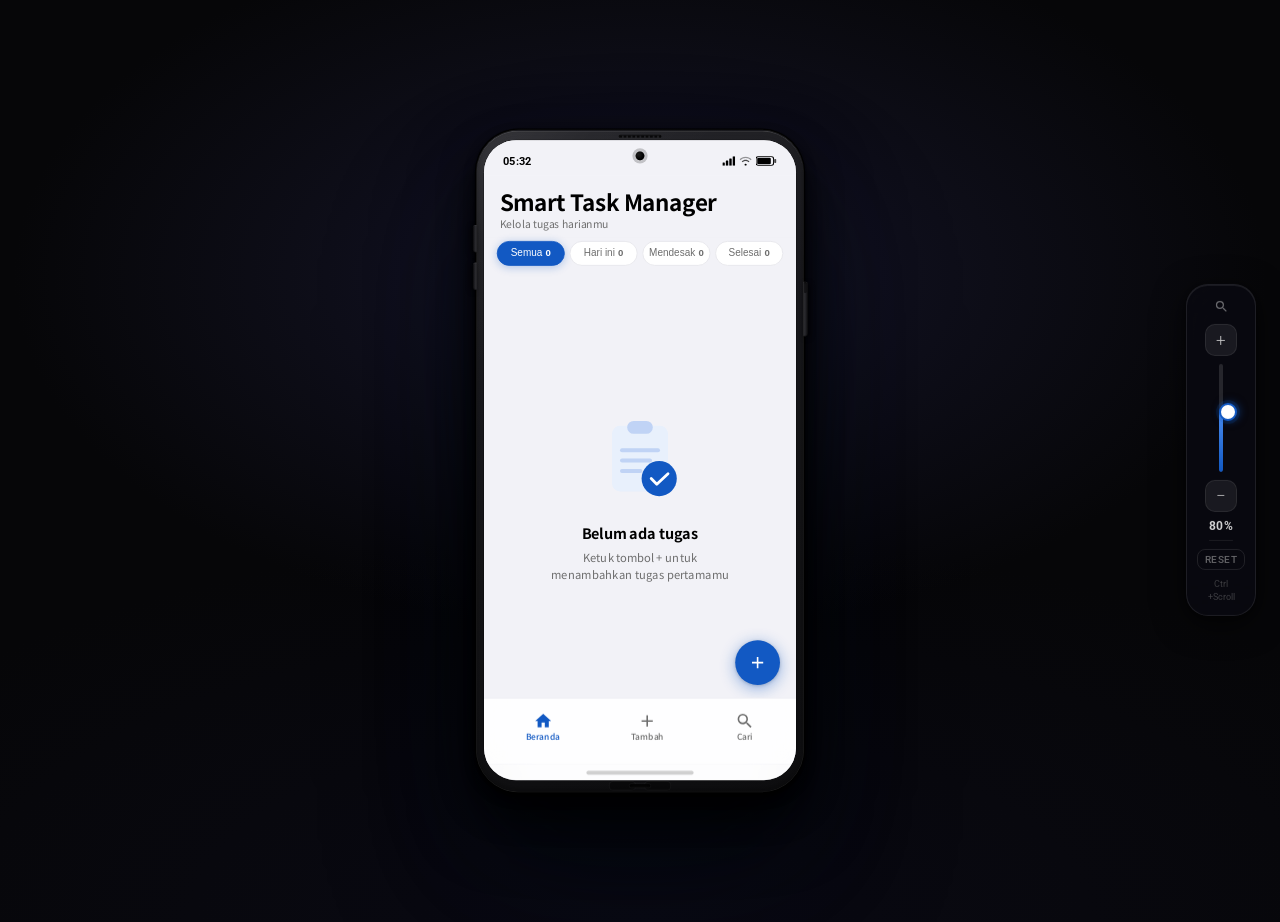
==== index.html @ c78fb7c1 "feat: Smart Task Manager — Samsung One UI static web app - Mobile phone frame (20:9, 390×867px) deng" ====
<!DOCTYPE html>
<html lang="id">
<head>
  <meta charset="UTF-8">
  <meta name="viewport" content="width=device-width, initial-scale=1.0, maximum-scale=1.0">
  <title>Smart Task Manager</title>
  <link rel="preconnect" href="https://fonts.googleapis.com">
  <link rel="preconnect" href="https://fonts.gstatic.com" crossorigin>
  <link href="https://fonts.googleapis.com/css2?family=Noto+Sans+KR:wght@300;400;500;700&family=Roboto:wght@300;400;500;700&display=swap" rel="stylesheet">
  <link rel="stylesheet" href="css/style.css">
</head>
<body>

<div class="phone-wrapper">
  <div class="phone-device">

    <!-- Tombol volume kiri -->
    <div class="phone-side-left" aria-hidden="true">
      <div class="side-btn" title="Volume Up"></div>
      <div class="side-btn" title="Volume Down"></div>
    </div>
    <!-- Tombol power kanan -->
    <div class="phone-side-right" aria-hidden="true">
      <div class="side-btn" title="Power"></div>
    </div>

  <div class="phone-frame">

    <!-- Status bar simulasi -->
    <div class="status-bar">
      <span class="status-time" id="statusTime">9:41</span>
      <div class="status-icons">
        <!-- Sinyal -->
        <svg width="16" height="12" viewBox="0 0 16 12">
          <rect x="0"    y="8"  width="3" height="4" rx="0.5"/>
          <rect x="4.3"  y="5.5" width="3" height="6.5" rx="0.5"/>
          <rect x="8.6"  y="3"  width="3" height="9" rx="0.5"/>
          <rect x="12.9" y="0"  width="3" height="12" rx="0.5"/>
        </svg>
        <!-- WiFi -->
        <svg width="16" height="12" viewBox="0 0 24 18">
          <circle cx="12" cy="16" r="2"/>
          <path d="M6.5 11.5C8 9.9 9.9 9 12 9s3.9.9 5.5 2.5l1.8-1.8C17.1 7.5 14.7 6.5 12 6.5s-5.1 1-7.3 3.2z" opacity=".7"/>
          <path d="M2.5 7.5C5.1 4.8 8.4 3.2 12 3.2s6.9 1.6 9.5 4.3l1.8-1.8C20.5 2.9 16.5 1 12 1S3.5 2.9.7 5.7z" opacity=".4"/>
        </svg>
        <!-- Baterai -->
        <svg width="26" height="12" viewBox="0 0 26 12">
          <rect x="0" y="0.5" width="22" height="11" rx="3" fill="none" stroke="currentColor" stroke-width="1.3"/>
          <rect x="22.8" y="3.5" width="2.5" height="5" rx="1" opacity=".7"/>
          <rect x="1.5" y="2" width="17" height="8" rx="1.5"/>
        </svg>
      </div>
    </div>

    <!-- Konten halaman (scrollable) -->
    <div class="phone-screen" id="phoneScreen">

      <!-- Header One UI — judul besar -->
      <div class="page-header">
        <h1 class="page-title">Smart Task Manager</h1>
        <p class="page-subtitle">Kelola tugas harianmu</p>
      </div>

      <!-- Summary chips filter -->
      <div class="summary-chips" id="summaryChips" role="tablist">
        <button class="chip active" data-filter="all" role="tab" aria-selected="true">
          Semua <span class="chip-count" id="countAll">0</span>
        </button>
        <button class="chip" data-filter="today" role="tab" aria-selected="false">
          Hari ini <span class="chip-count" id="countToday">0</span>
        </button>
        <button class="chip" data-filter="urgent" role="tab" aria-selected="false">
          Mendesak <span class="chip-count" id="countUrgent">0</span>
        </button>
        <button class="chip" data-filter="done" role="tab" aria-selected="false">
          Selesai <span class="chip-count" id="countDone">0</span>
        </button>
      </div>

      <!-- Daftar tugas -->
      <div class="task-list" id="taskList" role="list">
        <!-- Dirender oleh JS -->
      </div>

      <!-- Empty state (tersembunyi awalnya) -->
      <div class="empty-state" id="emptyState" style="display:none">
        <div class="empty-state-icon">
          <svg width="110" height="110" viewBox="0 0 110 110" fill="none" xmlns="http://www.w3.org/2000/svg">
            <rect x="20" y="14" width="70" height="82" rx="10" fill="#e8f0fc"/>
            <rect x="39" y="8" width="32" height="16" rx="8" fill="#c0d3f5"/>
            <rect x="30" y="42" width="50" height="5" rx="2.5" fill="#c0d3f5"/>
            <rect x="30" y="55" width="40" height="5" rx="2.5" fill="#c0d3f5"/>
            <rect x="30" y="68" width="28" height="5" rx="2.5" fill="#c0d3f5"/>
            <circle cx="79" cy="80" r="22" fill="#1259c3"/>
            <path d="M69 80 L76 87 L90 74" stroke="white" stroke-width="3.5" stroke-linecap="round" stroke-linejoin="round" fill="none"/>
          </svg>
        </div>
        <p class="empty-title">Belum ada tugas</p>
        <p class="empty-subtitle">Ketuk tombol + untuk menambahkan tugas pertamamu</p>
      </div>

    </div><!-- /phone-screen -->

    <!-- FAB Button — tambah tugas baru -->
    <a href="add-task.html" class="fab" id="fabBtn" aria-label="Tambah tugas baru">
      <svg width="24" height="24" viewBox="0 0 24 24" fill="white">
        <path d="M19 13h-6v6h-2v-6H5v-2h6V5h2v6h6v2z"/>
      </svg>
    </a>

    <!-- Bottom Navigation -->
    <nav class="bottom-nav" role="navigation" aria-label="Navigasi utama">
      <a href="index.html" class="nav-item active" aria-current="page">
        <svg viewBox="0 0 24 24" aria-hidden="true">
          <path d="M10 20v-6h4v6h5v-8h3L12 3 2 12h3v8z"/>
        </svg>
        <span class="nav-label">Beranda</span>
      </a>
      <a href="add-task.html" class="nav-item" aria-label="Tambah tugas">
        <svg viewBox="0 0 24 24" aria-hidden="true">
          <path d="M19 13h-6v6h-2v-6H5v-2h6V5h2v6h6v2z"/>
        </svg>
        <span class="nav-label">Tambah</span>
      </a>
      <a href="search.html" class="nav-item" aria-label="Cari tugas">
        <svg viewBox="0 0 24 24" aria-hidden="true">
          <path d="M15.5 14h-.79l-.28-.27A6.471 6.471 0 0016 9.5 6.5 6.5 0 109.5 16c1.61 0 3.09-.59 4.23-1.57l.27.28v.79l5 4.99L20.49 19l-4.99-5zm-6 0C7.01 14 5 11.99 5 9.5S7.01 5 9.5 5 14 7.01 14 9.5 11.99 14 9.5 14z"/>
        </svg>
        <span class="nav-label">Cari</span>
      </a>
    </nav>

    <!-- Home indicator -->
    <div class="home-indicator" aria-hidden="true"></div>

    <!-- Modal konfirmasi hapus -->
    <div class="modal-overlay" id="deleteModal" role="dialog" aria-modal="true" aria-labelledby="deleteTitle">
      <div class="bottom-sheet">
        <div class="sheet-handle" aria-hidden="true"></div>
        <h2 class="sheet-title" id="deleteTitle">Hapus tugas ini?</h2>
        <p class="sheet-subtitle">Tugas yang dihapus tidak bisa dikembalikan lagi.</p>
        <div class="sheet-actions">
          <button class="btn-danger" onclick="executeDelete()">Hapus</button>
          <button class="btn-cancel" onclick="closeDeleteModal()">Batal</button>
        </div>
      </div>
    </div>

  </div><!-- /phone-frame -->
  </div><!-- /phone-device -->
</div><!-- /phone-wrapper -->

<script src="js/app.js"></script>
<script src="js/zoom-control.js"></script>
<script>
  // Filter aktif
  let activeFilter = 'all';

  // Render daftar tugas ke DOM
  function renderTasks() {
    const allTasks = getTasks();
    const stats = getTaskStats();

    // Update angka di chips
    document.getElementById('countAll').textContent    = stats.all;
    document.getElementById('countToday').textContent  = stats.today;
    document.getElementById('countUrgent').textContent = stats.urgent;
    document.getElementById('countDone').textContent   = stats.completed;

    // Filter berdasarkan chip aktif
    let filtered = allTasks;
    const today = new Date();
    today.setHours(0, 0, 0, 0);

    if (activeFilter === 'today') {
      filtered = allTasks.filter(t => {
        if (!t.deadline) return false;
        return new Date(t.deadline + 'T00:00:00').getTime() === today.getTime();
      });
    } else if (activeFilter === 'urgent') {
      filtered = allTasks.filter(t => !t.completed && t.deadline && getDeadlineDays(t.deadline) <= 1);
    } else if (activeFilter === 'done') {
      filtered = allTasks.filter(t => t.completed);
    }

    // Urutkan
    const sorted = sortTasks(filtered);

    const listEl = document.getElementById('taskList');
    const emptyEl = document.getElementById('emptyState');

    if (sorted.length === 0) {
      listEl.innerHTML = '';
      emptyEl.style.display = 'flex';
    } else {
      emptyEl.style.display = 'none';
      listEl.innerHTML = sorted.map((task, i) => buildTaskCard(task, i)).join('');
      // Aktifkan swipe gestures
      initSwipeGestures(listEl);
    }
  }

  // Handler chip filter
  document.getElementById('summaryChips').addEventListener('click', (e) => {
    const btn = e.target.closest('.chip');
    if (!btn) return;

    document.querySelectorAll('#summaryChips .chip').forEach(c => {
      c.classList.remove('active');
      c.setAttribute('aria-selected', 'false');
    });
    btn.classList.add('active');
    btn.setAttribute('aria-selected', 'true');

    activeFilter = btn.dataset.filter;
    renderTasks();
  });

  // Animasi FAB saat diklik
  document.getElementById('fabBtn').addEventListener('click', function(e) {
    this.classList.add('bounce');
    this.addEventListener('animationend', () => this.classList.remove('bounce'), { once: true });
  });

  // Render saat halaman dimuat
  renderTasks();
</script>
</body>
</html>
---- css/style.css ----
/* =============================================
   SMART TASK MANAGER — Samsung One UI Style
   css/style.css
   ============================================= */

/* === IMPORT GOOGLE FONTS === */
@import url('https://fonts.googleapis.com/css2?family=Noto+Sans+KR:wght@300;400;500;700&family=Roboto:wght@300;400;500;700&display=swap');

/* === CSS VARIABLES: SAMSUNG ONE UI === */
:root {
  --one-ui-bg: #f2f2f7;
  --one-ui-surface: #ffffff;
  --one-ui-surface-2: #f7f7f7;
  --one-ui-primary: #1259c3;
  --one-ui-primary-light: #e8f0fc;
  --one-ui-text-primary: #000000;
  --one-ui-text-secondary: #6e6e6e;
  --one-ui-divider: #e5e5ea;
  --one-ui-red: #ff3b30;
  --one-ui-yellow: #ff9500;
  --one-ui-green: #34c759;
  --one-ui-radius-card: 20px;
  --one-ui-radius-btn: 50px;

  /* Dimensi frame HP — 18:9 (2:1 ratio) */
  --frame-width: 390px;
  --frame-height: 867px; /* 20:9 — 390 × (20/9) */
  --status-bar-height: 44px;
  --bottom-nav-height: 83px;
  --home-indicator-height: 20px;

  /* Bezel device */
  --bezel-side: 9px;
  --bezel-top: 12px;
  --bezel-bottom: 14px;
}

/* === RESET DASAR === */
*, *::before, *::after {
  box-sizing: border-box;
  margin: 0;
  padding: 0;
  -webkit-tap-highlight-color: transparent;
}

html { scroll-behavior: smooth; }

body {
  font-family: 'Noto Sans KR', 'Roboto', -apple-system, BlinkMacSystemFont, sans-serif;
  background: #080808;
  min-height: 100vh;
  display: flex;
  align-items: center;
  justify-content: center;
  overflow: auto;
}

/* =============================================
   PHONE WRAPPER & FRAME
   ============================================= */

.phone-wrapper {
  display: flex;
  align-items: center;
  justify-content: center;
  min-height: 100vh;
  width: 100%;
  padding: 48px 20px;
  /* Latar belakang studio gelap bergradien */
  background:
    radial-gradient(ellipse 70% 55% at 50% 30%, #16162a 0%, transparent 70%),
    radial-gradient(ellipse 100% 60% at 50% 100%, #0a0a14 0%, transparent 70%),
    #060608;
}

/* =============================================
   PHONE DEVICE — bodi fisik smartphone Samsung
   ============================================= */

.phone-device {
  position: relative;
  /* Bezel — tebal bodi HP mengelilingi layar */
  padding: var(--bezel-top) var(--bezel-side) var(--bezel-bottom);
  border-radius: 52px;
  flex-shrink: 0;

  /* Tampil seperti browser di-zoom out 80% — HP terlihat lebih kecil di tengah */
  transform: scale(0.8);
  transform-origin: center center;

  /* Material: dark phantom glass Samsung style */
  background:
    /* Kilauan tipis tepi kiri atas */
    linear-gradient(
      135deg,
      rgba(255,255,255,0.07) 0%,
      rgba(255,255,255,0.02) 12%,
      transparent 25%
    ),
    /* Bodi utama — gradien dark glass */
    linear-gradient(
      158deg,
      #28282d 0%,
      #1f1f23 18%,
      #18181c 38%,
      #141416 58%,
      #111113 78%,
      #0e0e10 100%
    );

  /* Bayangan berlapis premium */
  box-shadow:
    /* Rim highlight tipis (cahaya memantul di tepi) */
    0 0 0 1px rgba(255, 255, 255, 0.11),
    /* Outline tepi hitam pekat */
    0 0 0 2.5px rgba(0, 0, 0, 0.92),
    /* Bayangan kontak (HP berbaring di permukaan) */
    0 2px 4px rgba(0, 0, 0, 0.7),
    0 6px 14px rgba(0, 0, 0, 0.6),
    /* Bayangan primer */
    0 18px 44px rgba(0, 0, 0, 0.72),
    /* Bayangan sekunder */
    0 40px 80px rgba(0, 0, 0, 0.62),
    /* Bayangan jauh / ambient */
    0 70px 130px rgba(0, 0, 0, 0.48),
    /* Ultra-ambient */
    0 110px 200px rgba(0, 0, 0, 0.28),
    /* Blue tint glow khas Samsung */
    0 80px 160px rgba(18, 89, 195, 0.08),
    /* Inner top rim (kaca depan memantul cahaya atas) */
    inset 0 1px 0 rgba(255, 255, 255, 0.14),
    inset 0 2px 10px rgba(255, 255, 255, 0.03),
    /* Inner depth shadow */
    inset 0 -2px 8px rgba(0, 0, 0, 0.45);
}

/* Earpiece / speaker grille atas — dot pattern */
.phone-device::before {
  content: '';
  position: absolute;
  top: 5px;
  left: 50%;
  transform: translateX(-50%);
  width: 54px;
  height: 5px;
  /* Grid titik simulasi speaker */
  background-image: radial-gradient(
    circle,
    rgba(0, 0, 0, 0.75) 1.4px,
    transparent 1.4px
  );
  background-size: 5.5px 5px;
  background-color: rgba(0, 0, 0, 0.08);
  border-radius: 3px;
  pointer-events: none;
  box-shadow:
    inset 0 1px 2px rgba(0,0,0,0.8),
    0 0.5px 0 rgba(255,255,255,0.04);
}

/* USB-C port + speaker bawah */
.phone-device::after {
  content: '';
  position: absolute;
  bottom: 5px;
  left: 50%;
  transform: translateX(-50%);
  width: 26px;
  height: 4px;
  background: #080808;
  border-radius: 2px;
  pointer-events: none;
  box-shadow:
    inset 0 1.5px 3px rgba(0, 0, 0, 0.98),
    0 0 0 1px rgba(255, 255, 255, 0.04),
    /* Titik speaker kiri-kanan USB */
    -22px 0 0 3px rgba(0,0,0,0.6),
    22px 0 0 3px rgba(0,0,0,0.6),
    -22px 0 0 4px rgba(255,255,255,0.03),
    22px 0 0 4px rgba(255,255,255,0.03);
}

/* Tombol volume kiri (atas = vol+, bawah = vol-) */
.phone-side-left {
  position: absolute;
  left: -5.5px;
  top: 118px;
  display: flex;
  flex-direction: column;
  gap: 13px;
  z-index: 5;
}

/* Tombol power kanan */
.phone-side-right {
  position: absolute;
  right: -5.5px;
  top: 162px;
  z-index: 5;
}

/* Base style tombol samping */
.side-btn {
  width: 5.5px;
  height: 34px;
  border-radius: 3px 0 0 3px;
  cursor: default;

  /* Material: sedikit lebih cerah dari bodi, berkesan logam */
  background: linear-gradient(
    to right,
    #0a0a0c 0%,
    #202024 45%,
    #2a2a2e 70%,
    #1e1e22 100%
  );
  box-shadow:
    inset -1px 0 1.5px rgba(255, 255, 255, 0.06),
    inset 0 1px 1px rgba(255, 255, 255, 0.05),
    inset 0 -1px 1px rgba(0, 0, 0, 0.4),
    -2px 2px 6px rgba(0, 0, 0, 0.65);
}

.phone-side-right .side-btn {
  height: 68px;
  border-radius: 0 3px 3px 0;
  background: linear-gradient(
    to left,
    #0a0a0c 0%,
    #202024 45%,
    #2a2a2e 70%,
    #1e1e22 100%
  );
  box-shadow:
    inset 1px 0 1.5px rgba(255, 255, 255, 0.06),
    inset 0 1px 1px rgba(255, 255, 255, 0.05),
    inset 0 -1px 1px rgba(0, 0, 0, 0.4),
    2px 2px 6px rgba(0, 0, 0, 0.65);
}

/* Lekukan kecil di tengah tombol power (tactile feel) */
.phone-side-right .side-btn::after {
  content: '';
  display: block;
  width: 3px;
  height: 14px;
  margin: 27px auto 0;
  background: rgba(0, 0, 0, 0.35);
  border-radius: 2px;
  box-shadow: inset 0 1px 2px rgba(0, 0, 0, 0.8);
}

/* =============================================
   PHONE FRAME — area layar (screen area)
   ============================================= */

.phone-frame {
  position: relative;
  width: var(--frame-width);
  height: min(var(--frame-height), calc(100dvh - 100px));
  border-radius: 40px;
  background: var(--one-ui-bg);
  overflow: hidden;
  display: flex;
  flex-direction: column;
  flex-shrink: 0;

  /* Efek glass screen — subtle edge */
  box-shadow:
    inset 0 1px 0 rgba(255, 255, 255, 0.12),
    inset 0 -1px 0 rgba(0, 0, 0, 0.07),
    0 0 0 0.5px rgba(0, 0, 0, 0.6);
}

/* Punch-hole kamera — premium radial gradient */
.phone-frame::before {
  content: '';
  position: absolute;
  top: 14px;
  left: 50%;
  transform: translateX(-50%);
  width: 11px;
  height: 11px;
  background: radial-gradient(circle at 36% 36%, #1e1e1e 0%, #050505 55%, #000 100%);
  border-radius: 50%;
  z-index: 100;
  box-shadow:
    0 0 0 1.5px rgba(255, 255, 255, 0.08),
    0 0 0 4px rgba(0, 0, 0, 0.2),
    inset 0 0 4px rgba(0, 0, 0, 0.98),
    inset 1.5px 1.5px 2px rgba(255, 255, 255, 0.07);
}

/* =============================================
   STATUS BAR SIMULASI
   ============================================= */

.status-bar {
  height: var(--status-bar-height);
  background: var(--one-ui-bg);
  display: flex;
  align-items: center;
  justify-content: space-between;
  padding: 8px 24px 0;
  flex-shrink: 0;
  position: relative;
  z-index: 10;
  transition: background 0.3s;
}

/* Mode overlay — digunakan di detail.html di atas header gradient */
.status-bar.overlay-mode {
  position: absolute;
  top: 0;
  left: 0;
  right: 0;
  background: transparent;
  color: white;
}

.status-time {
  font-size: 14px;
  font-weight: 700;
  color: var(--one-ui-text-primary);
  letter-spacing: -0.2px;
  font-family: 'Roboto', sans-serif;
}

.status-icons {
  display: flex;
  align-items: center;
  gap: 5px;
}

.status-icons svg {
  color: var(--one-ui-text-primary);
  fill: currentColor;
}

/* =============================================
   KONTEN HALAMAN (SCROLLABLE)
   ============================================= */

.phone-screen {
  flex: 1;
  overflow-y: auto;
  overflow-x: hidden;
  background: var(--one-ui-bg);
  -webkit-overflow-scrolling: touch;
  scroll-behavior: smooth;

  /* Sembunyikan scrollbar */
  scrollbar-width: none;
  -ms-overflow-style: none;
}

.phone-screen::-webkit-scrollbar { display: none; }

/* =============================================
   BOTTOM NAVIGATION BAR
   ============================================= */

.bottom-nav {
  height: var(--bottom-nav-height);
  background: rgba(255, 255, 255, 0.88);
  backdrop-filter: blur(24px) saturate(180%);
  -webkit-backdrop-filter: blur(24px) saturate(180%);
  border-top: 1px solid rgba(229, 229, 234, 0.6);
  display: flex;
  align-items: flex-start;
  justify-content: space-around;
  padding: 10px 8px 0;
  flex-shrink: 0;
  position: relative;
  z-index: 50;
}

.nav-item {
  display: flex;
  flex-direction: column;
  align-items: center;
  gap: 3px;
  text-decoration: none;
  padding: 6px 20px 4px;
  border-radius: 20px;
  min-width: 60px;
  min-height: 44px;
  transition: background 0.15s, color 0.15s;
  color: var(--one-ui-text-secondary);
  position: relative;
}

.nav-item.active { color: var(--one-ui-primary); }

.nav-item:active { background: rgba(18, 89, 195, 0.08); }

.nav-item svg {
  width: 24px;
  height: 24px;
  fill: currentColor;
  flex-shrink: 0;
}

.nav-label {
  font-size: 10.5px;
  font-weight: 500;
  line-height: 1;
}

/* Home indicator bar (Samsung style) */
.home-indicator {
  height: var(--home-indicator-height);
  background: rgba(255, 255, 255, 0.88);
  backdrop-filter: blur(24px);
  -webkit-backdrop-filter: blur(24px);
  display: flex;
  align-items: center;
  justify-content: center;
  flex-shrink: 0;
}

.home-indicator::after {
  content: '';
  width: 134px;
  height: 5px;
  background: rgba(0, 0, 0, 0.18);
  border-radius: 3px;
}

/* =============================================
   PAGE HEADER (Samsung One UI — judul besar)
   ============================================= */

.page-header {
  padding: 16px 20px 8px;
  background: var(--one-ui-bg);
}

.page-title {
  font-size: 28px;
  font-weight: 700;
  color: var(--one-ui-text-primary);
  line-height: 1.15;
  letter-spacing: -0.6px;
}

.page-subtitle {
  font-size: 13px;
  color: var(--one-ui-text-secondary);
  margin-top: 3px;
  font-weight: 400;
}

/* Header dengan tombol kembali */
.back-header {
  display: flex;
  align-items: center;
  padding: 6px 8px 6px 6px;
  background: var(--one-ui-bg);
  min-height: 52px;
}

.back-btn {
  background: none;
  border: none;
  padding: 0;
  cursor: pointer;
  color: var(--one-ui-primary);
  display: flex;
  align-items: center;
  justify-content: center;
  min-width: 44px;
  min-height: 44px;
  border-radius: 50%;
  transition: background 0.15s;
  flex-shrink: 0;
}

.back-btn:active { background: var(--one-ui-primary-light); }

.back-header-title {
  font-size: 17px;
  font-weight: 600;
  color: var(--one-ui-text-primary);
  flex: 1;
  text-align: center;
  margin-right: 44px; /* kompensasi back button kiri */
}

/* =============================================
   SUMMARY CHIPS (distribusi merata, tanpa scroll)
   ============================================= */

.summary-chips {
  display: flex;
  gap: 6px;
  padding: 4px 16px 14px;
  /* Tidak perlu scroll — 4 chip dibagi rata */
  overflow: visible;
}

.chip {
  flex: 1;            /* setiap chip mengisi lebar yang sama */
  flex-shrink: 1;     /* boleh menyusut jika ruang sempit */
  min-width: 0;       /* izinkan flex item mengecil */
  display: inline-flex;
  align-items: center;
  justify-content: center;
  gap: 4px;
  padding: 8px 6px;
  border-radius: 50px;
  font-size: 12.5px;
  font-weight: 500;
  background: var(--one-ui-surface);
  color: var(--one-ui-text-secondary);
  border: 1.5px solid var(--one-ui-divider);
  cursor: pointer;
  white-space: nowrap;
  transition: all 0.2s cubic-bezier(0.4, 0, 0.2, 1);
  user-select: none;
  line-height: 1;
}

.chip.active {
  background: var(--one-ui-primary);
  color: #fff;
  border-color: var(--one-ui-primary);
  box-shadow: 0 2px 10px rgba(18, 89, 195, 0.3);
}

.chip-count {
  font-weight: 700;
  font-size: 12px;
}

/* =============================================
   TASK LIST & CARDS
   ============================================= */

.task-list {
  padding: 2px 16px 120px;
  display: flex;
  flex-direction: column;
  gap: 8px;
}

/* Swipe wrapper — membungkus card untuk efek swipe */
.swipe-wrapper {
  position: relative;
  border-radius: var(--one-ui-radius-card);
  overflow: hidden;
}

/* Area hijau yang ter-reveal saat swipe kanan */
.swipe-action {
  position: absolute;
  left: 0;
  top: 0;
  bottom: 0;
  width: 68px;
  background: var(--one-ui-green);
  display: flex;
  align-items: center;
  justify-content: center;
  transform: translateX(-100%);
  transition: transform 0.25s cubic-bezier(0.4, 0, 0.2, 1);
  z-index: 1;
  cursor: pointer;
}

.swipe-wrapper.swiped .swipe-action {
  transform: translateX(0);
}

/* Task card */
.task-card {
  background: var(--one-ui-surface);
  border-radius: var(--one-ui-radius-card);
  overflow: hidden;
  display: flex;
  align-items: stretch;
  box-shadow: 0 1px 5px rgba(0, 0, 0, 0.07), 0 0 0 0.5px rgba(0,0,0,0.04);
  position: relative;
  animation: cardFadeIn 0.35s ease both;
  transition: transform 0.25s cubic-bezier(0.4, 0, 0.2, 1), box-shadow 0.2s;
  cursor: pointer;
}

.task-card:active { transform: scale(0.985); }

.swipe-wrapper.swiped .task-card {
  transform: translateX(68px);
}

@keyframes cardFadeIn {
  from {
    opacity: 0;
    transform: translateY(12px);
  }
  to {
    opacity: 1;
    transform: translateY(0);
  }
}

/* Garis batas kiri berwarna (indikator deadline) — DOMINAN 4px */
.card-priority-bar {
  width: 4px;
  flex-shrink: 0;
  border-radius: 0;
}

.deadline-urgent .card-priority-bar { background: var(--one-ui-red); }
.deadline-soon .card-priority-bar   { background: var(--one-ui-yellow); }
.deadline-normal .card-priority-bar { background: var(--one-ui-green); }

/* Konten dalam card */
.card-content {
  flex: 1;
  padding: 13px 12px 12px 13px;
  min-width: 0;
}

.card-header {
  display: flex;
  align-items: flex-start;
  justify-content: space-between;
  gap: 6px;
}

.card-title {
  font-size: 15px;
  font-weight: 600;
  color: var(--one-ui-text-primary);
  line-height: 1.35;
  flex: 1;
  min-width: 0;
  overflow: hidden;
  text-overflow: ellipsis;
  display: -webkit-box;
  -webkit-line-clamp: 2;
  -webkit-box-orient: vertical;
}

/* Animasi strikethrough saat selesai */
.task-card.completed .card-title {
  text-decoration: line-through;
  text-decoration-color: rgba(0,0,0,0.4);
  text-decoration-thickness: 1.5px;
  opacity: 0.5;
  transition: all 0.35s ease;
}

.task-card.completed { opacity: 0.65; }

.card-footer {
  display: flex;
  align-items: center;
  justify-content: space-between;
  margin-top: 9px;
}

.card-deadline-text {
  display: flex;
  align-items: center;
  gap: 4px;
  font-size: 12px;
  color: var(--one-ui-text-secondary);
  font-weight: 400;
}

.card-deadline-text svg {
  width: 13px;
  height: 13px;
  flex-shrink: 0;
  fill: currentColor;
}

/* Badge prioritas */
.priority-badge {
  font-size: 11px;
  font-weight: 600;
  padding: 3px 9px;
  border-radius: 50px;
  letter-spacing: 0.2px;
  line-height: 1.4;
}

.priority-badge.priority-high   { background: #fff0ee; color: var(--one-ui-red); }
.priority-badge.priority-medium { background: #fff5e6; color: #d97700; }
.priority-badge.priority-low    { background: #edfff3; color: #1d8e42; }

/* Tombol menu 3 titik */
.card-menu-container {
  position: relative;
  flex-shrink: 0;
}

.card-menu-btn {
  background: none;
  border: none;
  padding: 0;
  cursor: pointer;
  color: var(--one-ui-text-secondary);
  display: flex;
  align-items: center;
  justify-content: center;
  width: 32px;
  height: 32px;
  border-radius: 50%;
  transition: background 0.15s;
  margin-top: -4px;
  margin-right: -4px;
}

.card-menu-btn:active { background: var(--one-ui-bg); }

/* Dropdown mini */
.card-dropdown {
  position: absolute;
  right: 0;
  top: 36px;
  background: var(--one-ui-surface);
  border-radius: 14px;
  box-shadow: 0 6px 24px rgba(0, 0, 0, 0.14), 0 0 0 1px rgba(0,0,0,0.06);
  overflow: hidden;
  z-index: 20;
  min-width: 120px;
  display: none;
  animation: dropdownIn 0.18s ease;
}

@keyframes dropdownIn {
  from { opacity: 0; transform: scale(0.92) translateY(-4px); transform-origin: top right; }
  to   { opacity: 1; transform: scale(1) translateY(0); }
}

.card-dropdown.open { display: block; }

.card-dropdown button {
  display: block;
  width: 100%;
  padding: 13px 16px;
  text-align: left;
  border: none;
  background: none;
  font-size: 14px;
  font-family: inherit;
  font-weight: 400;
  cursor: pointer;
  color: var(--one-ui-text-primary);
  transition: background 0.1s;
  min-height: 44px;
}

.card-dropdown button:hover  { background: var(--one-ui-bg); }
.card-dropdown button.delete-btn { color: var(--one-ui-red); }
.card-dropdown button + button { border-top: 1px solid var(--one-ui-divider); }

/* =============================================
   FAB BUTTON (Floating Action Button)
   ============================================= */

.fab {
  position: absolute;
  bottom: calc(var(--bottom-nav-height) + var(--home-indicator-height) + 16px);
  right: 20px;
  width: 56px;
  height: 56px;
  border-radius: 50%;
  background: var(--one-ui-primary);
  border: none;
  color: white;
  display: flex;
  align-items: center;
  justify-content: center;
  box-shadow: 0 4px 18px rgba(18, 89, 195, 0.45), 0 1px 4px rgba(0,0,0,0.2);
  cursor: pointer;
  z-index: 30;
  transition: box-shadow 0.2s;
  text-decoration: none;
}

.fab:active { box-shadow: 0 2px 8px rgba(18, 89, 195, 0.35); }

@keyframes fabBounce {
  0%   { transform: scale(1); }
  30%  { transform: scale(0.88); }
  65%  { transform: scale(1.12); }
  85%  { transform: scale(0.97); }
  100% { transform: scale(1); }
}

.fab.bounce { animation: fabBounce 0.35s cubic-bezier(0.4, 0, 0.2, 1); }

/* =============================================
   EMPTY STATE
   ============================================= */

.empty-state {
  display: flex;
  flex-direction: column;
  align-items: center;
  justify-content: center;
  padding: 50px 28px 80px;
  text-align: center;
}

.empty-state-icon { margin-bottom: 20px; }

.empty-title {
  font-size: 18px;
  font-weight: 700;
  color: var(--one-ui-text-primary);
  margin-bottom: 7px;
  letter-spacing: -0.2px;
}

.empty-subtitle {
  font-size: 14px;
  color: var(--one-ui-text-secondary);
  line-height: 1.55;
  max-width: 240px;
}

/* =============================================
   FORM STYLES — Samsung One UI Underline Style
   ============================================= */

.form-section {
  padding: 4px 20px 16px;
}

.form-field { margin-bottom: 22px; }

.form-label {
  font-size: 11px;
  font-weight: 700;
  color: var(--one-ui-text-secondary);
  letter-spacing: 0.6px;
  text-transform: uppercase;
  margin-bottom: 6px;
  display: block;
}

.form-input,
.form-textarea {
  width: 100%;
  border: none;
  border-bottom: 1.5px solid var(--one-ui-divider);
  border-radius: 0;
  background: transparent;
  padding: 8px 0 10px;
  font-size: 16px;
  font-family: inherit;
  color: var(--one-ui-text-primary);
  outline: none;
  transition: border-color 0.2s;
  resize: none;
  display: block;
}

.form-input:focus,
.form-textarea:focus {
  border-bottom-color: var(--one-ui-primary);
}

.form-input::placeholder,
.form-textarea::placeholder {
  color: #b0b0b8;
  font-size: 15px;
  font-weight: 300;
}

.form-input[type="date"] {
  appearance: none;
  -webkit-appearance: none;
  color-scheme: light;
}

.form-error {
  font-size: 12px;
  color: var(--one-ui-red);
  margin-top: 5px;
  display: none;
  font-weight: 400;
}

.form-field.has-error .form-input,
.form-field.has-error .form-textarea {
  border-bottom-color: var(--one-ui-red);
}

.form-field.has-error .form-error { display: block; }

@keyframes shake {
  0%, 100% { transform: translateX(0); }
  15%  { transform: translateX(-7px); }
  35%  { transform: translateX(7px); }
  55%  { transform: translateX(-5px); }
  75%  { transform: translateX(5px); }
  90%  { transform: translateX(-2px); }
}

.form-field.shake { animation: shake 0.45s ease; }

/* =============================================
   PRIORITY SEGMENTED BUTTONS
   ============================================= */

.priority-segment {
  display: flex;
  background: var(--one-ui-surface-2);
  border-radius: 14px;
  padding: 4px;
  gap: 2px;
  border: 1px solid var(--one-ui-divider);
}

.priority-btn {
  flex: 1;
  padding: 10px 4px;
  border: none;
  border-radius: 10px;
  background: transparent;
  font-size: 13px;
  font-weight: 600;
  font-family: inherit;
  cursor: pointer;
  transition: all 0.22s cubic-bezier(0.4, 0, 0.2, 1);
  color: var(--one-ui-text-secondary);
  min-height: 44px;
}

.priority-btn.active-high {
  background: var(--one-ui-red);
  color: white;
  box-shadow: 0 2px 10px rgba(255, 59, 48, 0.32);
}

.priority-btn.active-medium {
  background: var(--one-ui-yellow);
  color: white;
  box-shadow: 0 2px 10px rgba(255, 149, 0, 0.32);
}

.priority-btn.active-low {
  background: var(--one-ui-green);
  color: white;
  box-shadow: 0 2px 10px rgba(52, 199, 89, 0.32);
}

/* =============================================
   LIVE PREVIEW CARD
   ============================================= */

.preview-section {
  padding: 0 20px 16px;
}

.preview-label {
  font-size: 11px;
  font-weight: 700;
  color: var(--one-ui-text-secondary);
  letter-spacing: 0.6px;
  text-transform: uppercase;
  margin-bottom: 10px;
}

.preview-task-card {
  transition: all 0.2s ease;
}

/* =============================================
   STICKY SAVE BUTTON
   ============================================= */

.form-footer {
  padding: 12px 20px 16px;
  background: var(--one-ui-bg);
  border-top: 1px solid var(--one-ui-divider);
  position: sticky;
  bottom: 0;
  z-index: 5;
}

.btn-primary {
  width: 100%;
  padding: 16px;
  border: none;
  border-radius: var(--one-ui-radius-btn);
  background: var(--one-ui-primary);
  color: white;
  font-size: 16px;
  font-weight: 700;
  font-family: inherit;
  cursor: pointer;
  transition: opacity 0.15s, transform 0.1s;
  letter-spacing: 0.2px;
  min-height: 52px;
}

.btn-primary:active {
  opacity: 0.82;
  transform: scale(0.98);
}

/* =============================================
   DETAIL PAGE — HEADER GRADIENT
   ============================================= */

.detail-header {
  padding: 12px 16px 28px;
  position: relative;
}

.detail-header.priority-high {
  background: linear-gradient(140deg, #ff6b60 0%, #e62e23 100%);
}

.detail-header.priority-medium {
  background: linear-gradient(140deg, #ffb340 0%, #e07800 100%);
}

.detail-header.priority-low {
  background: linear-gradient(140deg, #36d65e 0%, #1ba33a 100%);
}

.detail-header-top {
  display: flex;
  align-items: center;
  justify-content: space-between;
  margin-bottom: 16px;
}

.detail-back-btn {
  background: rgba(255, 255, 255, 0.22);
  border: none;
  border-radius: 50%;
  width: 38px;
  height: 38px;
  display: flex;
  align-items: center;
  justify-content: center;
  cursor: pointer;
  color: white;
  transition: background 0.15s;
  flex-shrink: 0;
  min-width: 44px;
  min-height: 44px;
}

.detail-back-btn:active { background: rgba(255,255,255,0.35); }

.detail-title {
  font-size: 22px;
  font-weight: 700;
  color: white;
  line-height: 1.3;
  letter-spacing: -0.3px;
  text-shadow: 0 1px 4px rgba(0,0,0,0.15);
  margin-top: 4px;
}

.detail-status-badge {
  display: inline-flex;
  align-items: center;
  gap: 6px;
  background: rgba(255,255,255,0.22);
  color: white;
  font-size: 12px;
  font-weight: 600;
  padding: 5px 12px;
  border-radius: 50px;
  margin-top: 10px;
}

/* Samsung-style toggle switch */
.toggle-wrapper {
  display: flex;
  align-items: center;
  gap: 8px;
}

.toggle-label-text {
  font-size: 12px;
  font-weight: 500;
  color: rgba(255,255,255,0.85);
}

.toggle-switch {
  position: relative;
  width: 50px;
  height: 28px;
  flex-shrink: 0;
}

.toggle-input {
  opacity: 0;
  width: 0;
  height: 0;
  position: absolute;
}

.toggle-track {
  position: absolute;
  top: 0; left: 0; right: 0; bottom: 0;
  background: rgba(255,255,255,0.28);
  border-radius: 50px;
  cursor: pointer;
  transition: background 0.25s;
  border: 1.5px solid rgba(255,255,255,0.3);
}

.toggle-track::after {
  content: '';
  position: absolute;
  width: 22px;
  height: 22px;
  border-radius: 50%;
  background: white;
  top: 1px;
  left: 1px;
  transition: transform 0.25s cubic-bezier(0.4, 0, 0.2, 1);
  box-shadow: 0 2px 6px rgba(0,0,0,0.25);
}

.toggle-input:checked + .toggle-track {
  background: rgba(255,255,255,0.85);
  border-color: rgba(255,255,255,0.5);
}

.toggle-input:checked + .toggle-track::after {
  transform: translateX(22px);
  background: var(--one-ui-primary);
}

/* =============================================
   INFO CARDS (halaman detail)
   ============================================= */

.detail-content {
  padding: 16px 16px 100px;
  display: flex;
  flex-direction: column;
  gap: 12px;
}

.info-card {
  background: var(--one-ui-surface);
  border-radius: var(--one-ui-radius-card);
  overflow: hidden;
  box-shadow: 0 1px 5px rgba(0,0,0,0.06);
}

.info-row {
  display: flex;
  align-items: center;
  padding: 13px 16px;
  gap: 12px;
  position: relative;
}

/* Inset divider Samsung style (tidak melintasi ikon) */
.info-row + .info-row::before {
  content: '';
  position: absolute;
  top: 0;
  left: 60px;
  right: 0;
  height: 1px;
  background: var(--one-ui-divider);
}

.info-icon {
  width: 34px;
  height: 34px;
  border-radius: 10px;
  display: flex;
  align-items: center;
  justify-content: center;
  flex-shrink: 0;
}

.info-icon svg { fill: currentColor; }

.info-icon.blue   { background: var(--one-ui-primary-light); color: var(--one-ui-primary); }
.info-icon.red    { background: #fff0ee; color: var(--one-ui-red); }
.info-icon.green  { background: #edfff3; color: var(--one-ui-green); }
.info-icon.yellow { background: #fff5e6; color: #d97700; }
.info-icon.grey   { background: var(--one-ui-bg); color: var(--one-ui-text-secondary); }

.info-text { flex: 1; }

.info-text-label {
  font-size: 11px;
  color: var(--one-ui-text-secondary);
  margin-bottom: 1px;
  font-weight: 400;
}

.info-text-value {
  font-size: 15px;
  font-weight: 500;
  color: var(--one-ui-text-primary);
  line-height: 1.3;
}

/* Card deskripsi */
.desc-card {
  background: var(--one-ui-surface);
  border-radius: var(--one-ui-radius-card);
  padding: 16px;
  box-shadow: 0 1px 5px rgba(0,0,0,0.06);
}

.desc-card-label {
  font-size: 11px;
  font-weight: 700;
  color: var(--one-ui-text-secondary);
  letter-spacing: 0.5px;
  text-transform: uppercase;
  margin-bottom: 10px;
}

.desc-card-text {
  font-size: 14.5px;
  color: var(--one-ui-text-primary);
  line-height: 1.65;
  white-space: pre-wrap;
  word-break: break-word;
}

.desc-card-empty { color: var(--one-ui-text-secondary); font-style: italic; }

/* =============================================
   ACTION BUTTONS (halaman detail)
   ============================================= */

.action-section {
  padding: 0 16px 20px;
  display: flex;
  flex-direction: column;
  gap: 10px;
}

.btn-outline {
  width: 100%;
  padding: 15px;
  border: 1.5px solid var(--one-ui-primary);
  border-radius: var(--one-ui-radius-btn);
  background: transparent;
  color: var(--one-ui-primary);
  font-size: 15px;
  font-weight: 600;
  font-family: inherit;
  cursor: pointer;
  transition: background 0.15s;
  min-height: 52px;
}

.btn-outline:active { background: var(--one-ui-primary-light); }

.btn-text-danger {
  background: none;
  border: none;
  color: var(--one-ui-red);
  font-size: 15px;
  font-weight: 500;
  font-family: inherit;
  cursor: pointer;
  padding: 12px 24px;
  text-align: center;
  display: block;
  margin: 0 auto;
  min-height: 44px;
  transition: opacity 0.15s;
}

.btn-text-danger:active { opacity: 0.65; }

/* =============================================
   BOTTOM SHEET MODAL (konfirmasi hapus)
   ============================================= */

.modal-overlay {
  position: absolute;
  inset: 0;
  background: rgba(0, 0, 0, 0);
  z-index: 200;
  display: flex;
  align-items: flex-end;
  pointer-events: none;
  transition: background 0.3s;
}

.modal-overlay.open {
  background: rgba(0, 0, 0, 0.42);
  pointer-events: all;
}

.bottom-sheet {
  width: 100%;
  background: var(--one-ui-surface);
  border-radius: 28px 28px 0 0;
  padding: 0 20px calc(var(--home-indicator-height) + 8px);
  transform: translateY(100%);
  transition: transform 0.36s cubic-bezier(0.4, 0, 0.2, 1);
}

.modal-overlay.open .bottom-sheet { transform: translateY(0); }

.sheet-handle {
  width: 36px;
  height: 4px;
  background: var(--one-ui-divider);
  border-radius: 2px;
  margin: 12px auto 22px;
}

.sheet-title {
  font-size: 18px;
  font-weight: 700;
  color: var(--one-ui-text-primary);
  text-align: center;
  margin-bottom: 5px;
}

.sheet-subtitle {
  font-size: 14px;
  color: var(--one-ui-text-secondary);
  text-align: center;
  margin-bottom: 24px;
  line-height: 1.5;
}

.sheet-actions {
  display: flex;
  flex-direction: column;
  gap: 10px;
  padding-bottom: 8px;
}

.btn-danger {
  width: 100%;
  padding: 16px;
  border: none;
  border-radius: var(--one-ui-radius-btn);
  background: var(--one-ui-red);
  color: white;
  font-size: 16px;
  font-weight: 700;
  font-family: inherit;
  cursor: pointer;
  transition: opacity 0.15s;
  min-height: 52px;
}

.btn-danger:active { opacity: 0.82; }

.btn-cancel {
  width: 100%;
  padding: 16px;
  border: none;
  border-radius: var(--one-ui-radius-btn);
  background: var(--one-ui-surface-2);
  color: var(--one-ui-text-primary);
  font-size: 16px;
  font-weight: 500;
  font-family: inherit;
  cursor: pointer;
  transition: background 0.15s;
  min-height: 52px;
  border: 1px solid var(--one-ui-divider);
}

.btn-cancel:active { background: var(--one-ui-divider); }

/* =============================================
   SEARCH PAGE
   ============================================= */

.search-bar-container {
  padding: 8px 16px 10px;
}

.search-input-wrapper {
  display: flex;
  align-items: center;
  background: var(--one-ui-surface);
  border-radius: 14px;
  padding: 0 14px;
  gap: 10px;
  box-shadow: 0 1px 5px rgba(0,0,0,0.07);
  border: 1.5px solid transparent;
  transition: border-color 0.2s;
}

.search-input-wrapper:focus-within {
  border-color: var(--one-ui-primary);
}

.search-input-wrapper svg {
  color: var(--one-ui-text-secondary);
  flex-shrink: 0;
  fill: currentColor;
}

.search-input {
  flex: 1;
  border: none;
  background: transparent;
  padding: 13px 0;
  font-size: 15.5px;
  font-family: inherit;
  color: var(--one-ui-text-primary);
  outline: none;
}

.search-input::placeholder { color: var(--one-ui-text-secondary); }

.search-clear-btn {
  background: var(--one-ui-text-secondary);
  border: none;
  border-radius: 50%;
  width: 20px;
  height: 20px;
  display: none;
  align-items: center;
  justify-content: center;
  cursor: pointer;
  flex-shrink: 0;
  color: white;
  font-size: 12px;
  padding: 0;
  line-height: 1;
}

.search-clear-btn.visible { display: flex; }

/* Filter chips di search page — kembalikan perilaku chip ke auto-size */
.filter-chips {
  padding: 2px 16px 10px;
  display: flex;
  flex-wrap: wrap;
  gap: 7px;
}

/* Override: chip di dalam filter-chips tidak pakai flex:1 */
.filter-chips .chip {
  flex: 0 0 auto;
  padding: 8px 14px;
  font-size: 13px;
}

/* Sort toggle */
.sort-row {
  display: flex;
  align-items: center;
  justify-content: space-between;
  padding: 4px 16px 10px;
}

.results-count {
  font-size: 12px;
  color: var(--one-ui-text-secondary);
}

.sort-btn {
  background: var(--one-ui-surface);
  border: 1px solid var(--one-ui-divider);
  border-radius: 50px;
  padding: 6px 14px;
  font-size: 12px;
  font-weight: 500;
  font-family: inherit;
  color: var(--one-ui-text-secondary);
  cursor: pointer;
  display: flex;
  align-items: center;
  gap: 4px;
  transition: all 0.15s;
  min-height: 44px;
}

.sort-btn.active-sort {
  background: var(--one-ui-primary-light);
  border-color: var(--one-ui-primary);
  color: var(--one-ui-primary);
}

/* Divider section */
.section-divider {
  height: 8px;
  background: var(--one-ui-bg);
}

/* =============================================
   TOAST NOTIFIKASI KECIL
   ============================================= */

.toast {
  position: absolute;
  bottom: calc(var(--bottom-nav-height) + var(--home-indicator-height) + 80px);
  left: 50%;
  transform: translateX(-50%) translateY(20px);
  background: rgba(0,0,0,0.78);
  color: white;
  padding: 10px 20px;
  border-radius: 50px;
  font-size: 13px;
  font-weight: 500;
  white-space: nowrap;
  opacity: 0;
  transition: opacity 0.2s, transform 0.25s;
  pointer-events: none;
  z-index: 100;
}

.toast.show {
  opacity: 1;
  transform: translateX(-50%) translateY(0);
}

/* =============================================
   RESPONSIF: < 500px = fullscreen (no frame)
   ============================================= */

@media (max-width: 500px) {
  body {
    background: var(--one-ui-bg);
    overflow: auto;
  }

  .phone-wrapper {
    padding: 0;
    background: var(--one-ui-bg);
    min-height: 100%;
    align-items: flex-start;
  }

  /* Sembunyikan seluruh dekorasi device di fullscreen */
  .phone-device {
    padding: 0;
    background: var(--one-ui-bg);
    border-radius: 0;
    box-shadow: none;
    transform: none; /* Reset scale di fullscreen */
  }

  .phone-device::before,
  .phone-device::after { display: none; }

  .phone-side-left,
  .phone-side-right { display: none; }

  .phone-frame {
    width: 100vw;
    height: 100dvh;
    border-radius: 0;
    box-shadow: none;
  }

  .phone-frame::before { display: none; }
}

/* =============================================
   ACCESSIBILITY
   ============================================= */

:focus-visible {
  outline: 2px solid var(--one-ui-primary);
  outline-offset: 2px;
  border-radius: 4px;
}

button, a, input, textarea, select {
  min-height: 44px;
}

/* Hapus min-height untuk elemen yang tidak perlu */
.chip, .nav-label, .priority-badge, .card-deadline-text,
.status-time, .status-icons, .sheet-handle {
  min-height: unset;
}
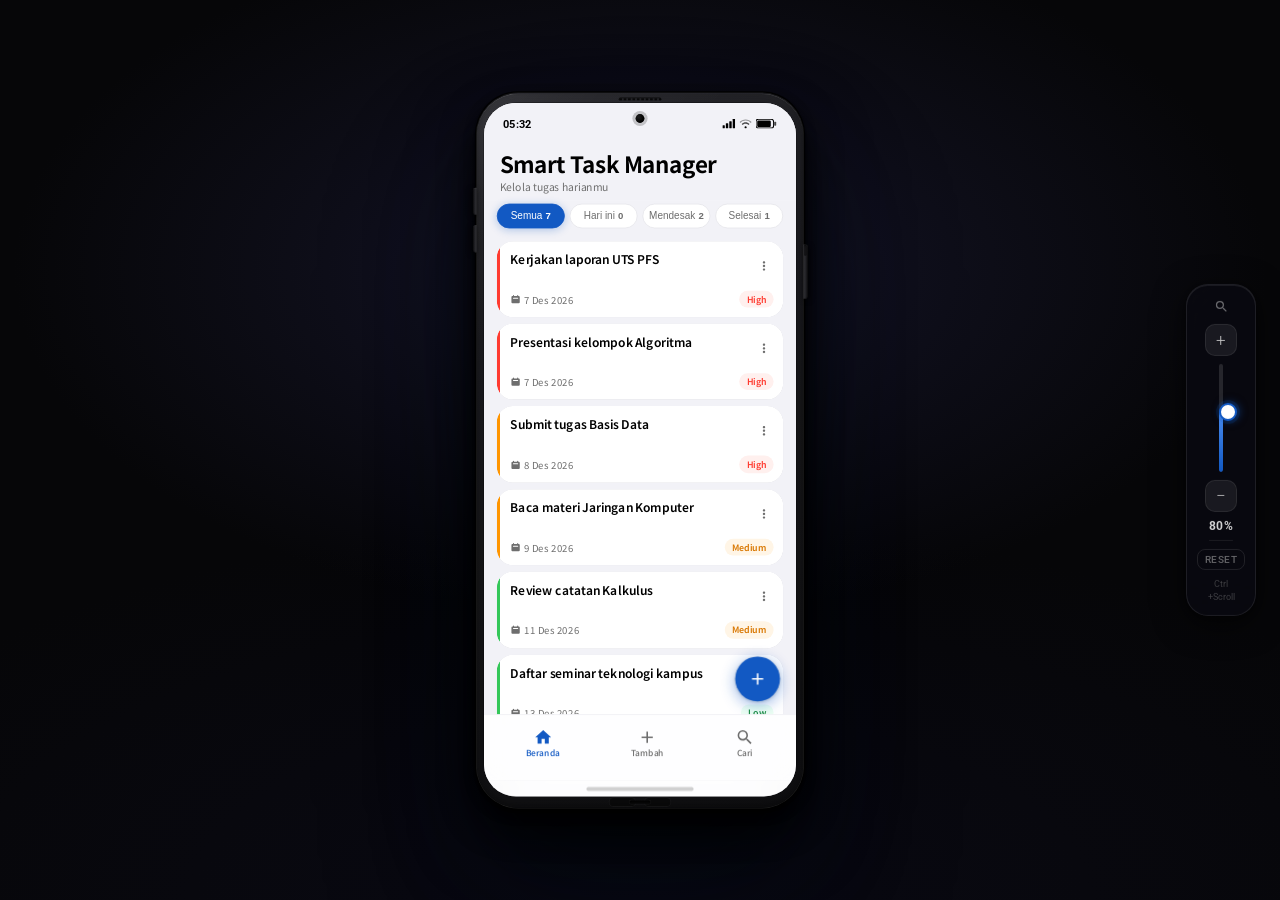
==== commit 6fee6bb2: "Add PWA manifest and app icons for TWA support Co-Authored-By: Claude Sonnet 4.6 <noreply@anthropic." ====
--- a/index.html
+++ b/index.html
@@ -7,6 +7,8 @@
   <link rel="preconnect" href="https://fonts.googleapis.com">
   <link rel="preconnect" href="https://fonts.gstatic.com" crossorigin>
   <link href="https://fonts.googleapis.com/css2?family=Noto+Sans+KR:wght@300;400;500;700&family=Roboto:wght@300;400;500;700&display=swap" rel="stylesheet">
+  <link rel="manifest" href="/manifest.json">
+  <meta name="theme-color" content="#1259c3">
   <link rel="stylesheet" href="css/style.css">
 </head>
 <body>
--- a/css/style.css
+++ b/css/style.css
@@ -65,7 +65,7 @@
   justify-content: center;
   min-height: 100vh;
   width: 100%;
-  padding: 48px 20px;
+  padding: 16px 20px;
   /* Latar belakang studio gelap bergradien */
   background:
     radial-gradient(ellipse 70% 55% at 50% 30%, #16162a 0%, transparent 70%),
@@ -84,9 +84,18 @@
   border-radius: 52px;
   flex-shrink: 0;
 
-  /* Tampil seperti browser di-zoom out 80% — HP terlihat lebih kecil di tengah */
+  /* Tampil seperti browser di-zoom out 80% */
   transform: scale(0.8);
   transform-origin: center center;
+
+  /*
+    Kompensasi layout: transform tidak mengecilkan layout space.
+    Rumus: (1 - scale) / 2 * natural_height
+    Device alami: 867 + 12 + 14 = 893px  →  893 * 0.1 ≈ 89px tiap sisi
+    Diupdate otomatis oleh zoom-control.js saat zoom berubah.
+  */
+  margin-top: -89px;
+  margin-bottom: -89px;
 
   /* Material: dark phantom glass Samsung style */
   background:
@@ -257,7 +266,7 @@
 .phone-frame {
   position: relative;
   width: var(--frame-width);
-  height: min(var(--frame-height), calc(100dvh - 100px));
+  height: var(--frame-height); /* Selalu 20:9 — scale(0.8) sudah handle viewport */
   border-radius: 40px;
   background: var(--one-ui-bg);
   overflow: hidden;
@@ -1545,7 +1554,8 @@
     background: var(--one-ui-bg);
     border-radius: 0;
     box-shadow: none;
-    transform: none; /* Reset scale di fullscreen */
+    transform: none;
+    margin: 0; /* Reset margin kompensasi */
   }
 
   .phone-device::before,
